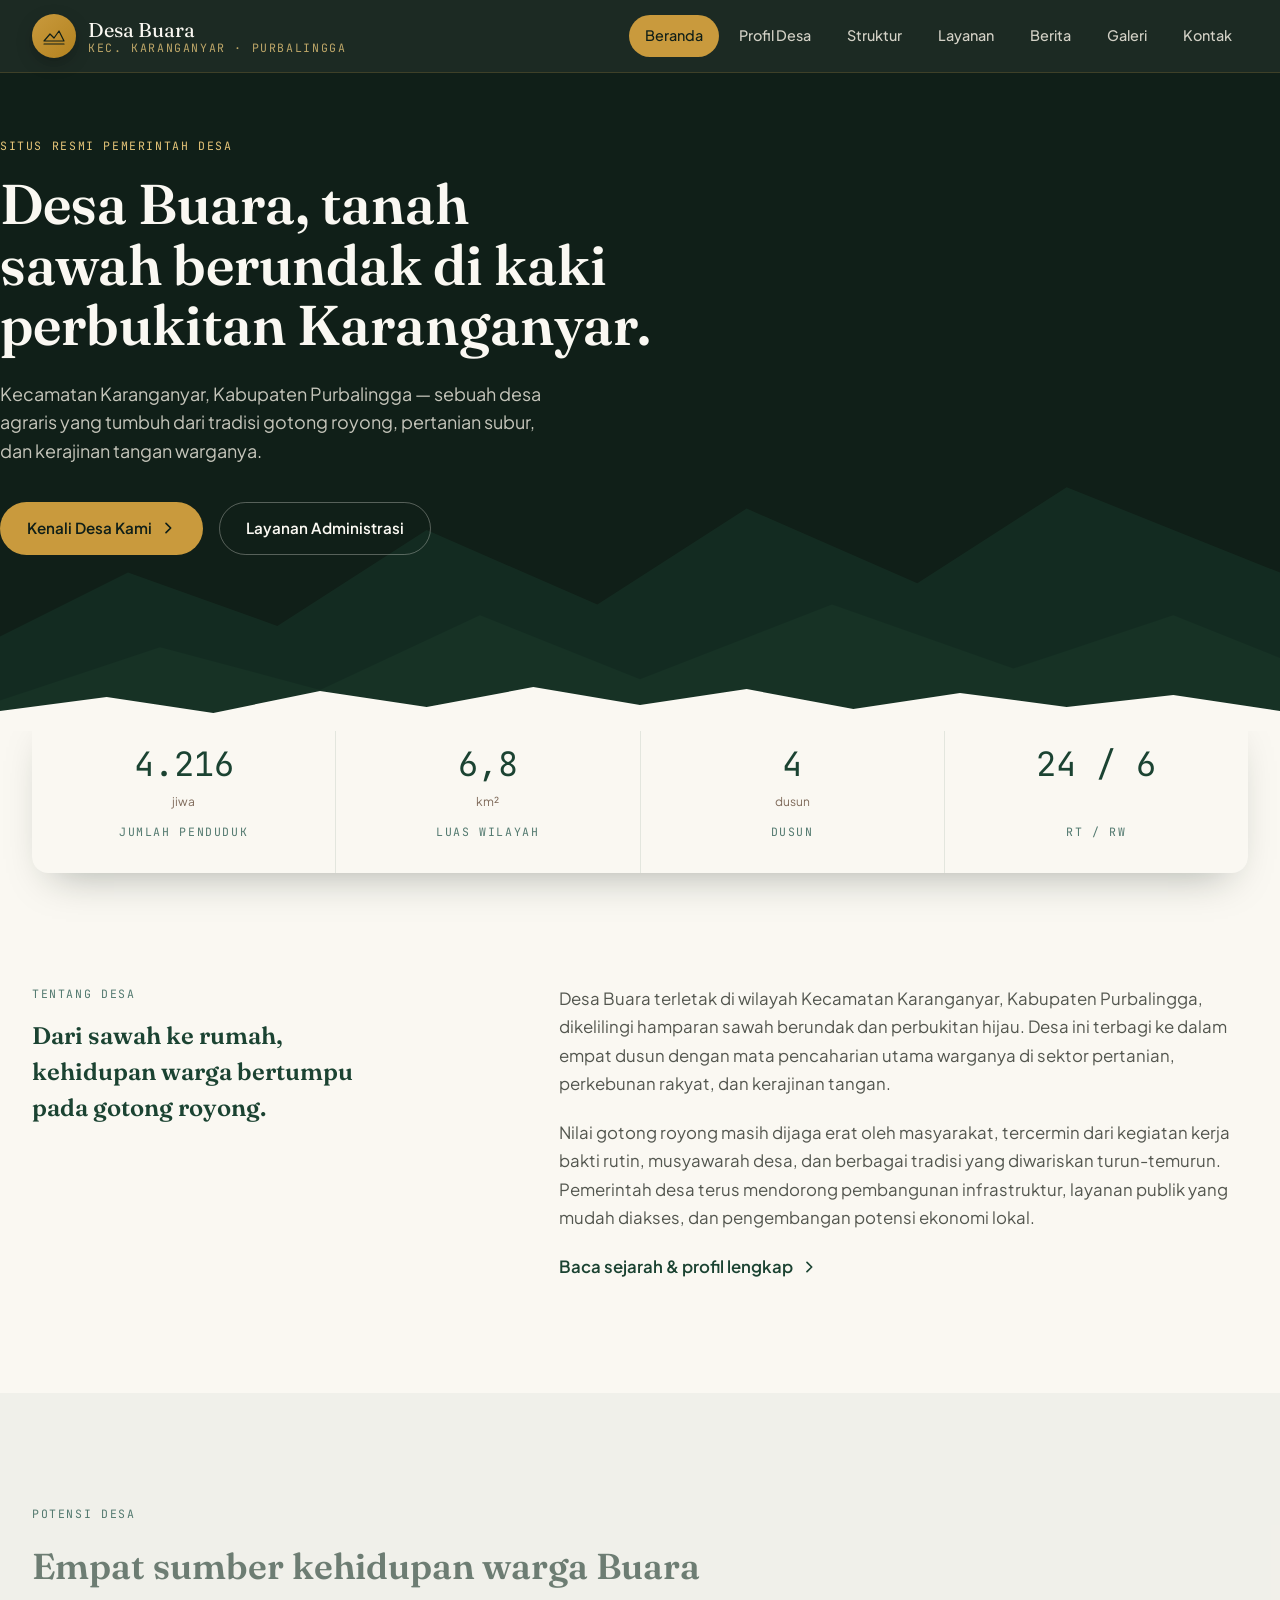
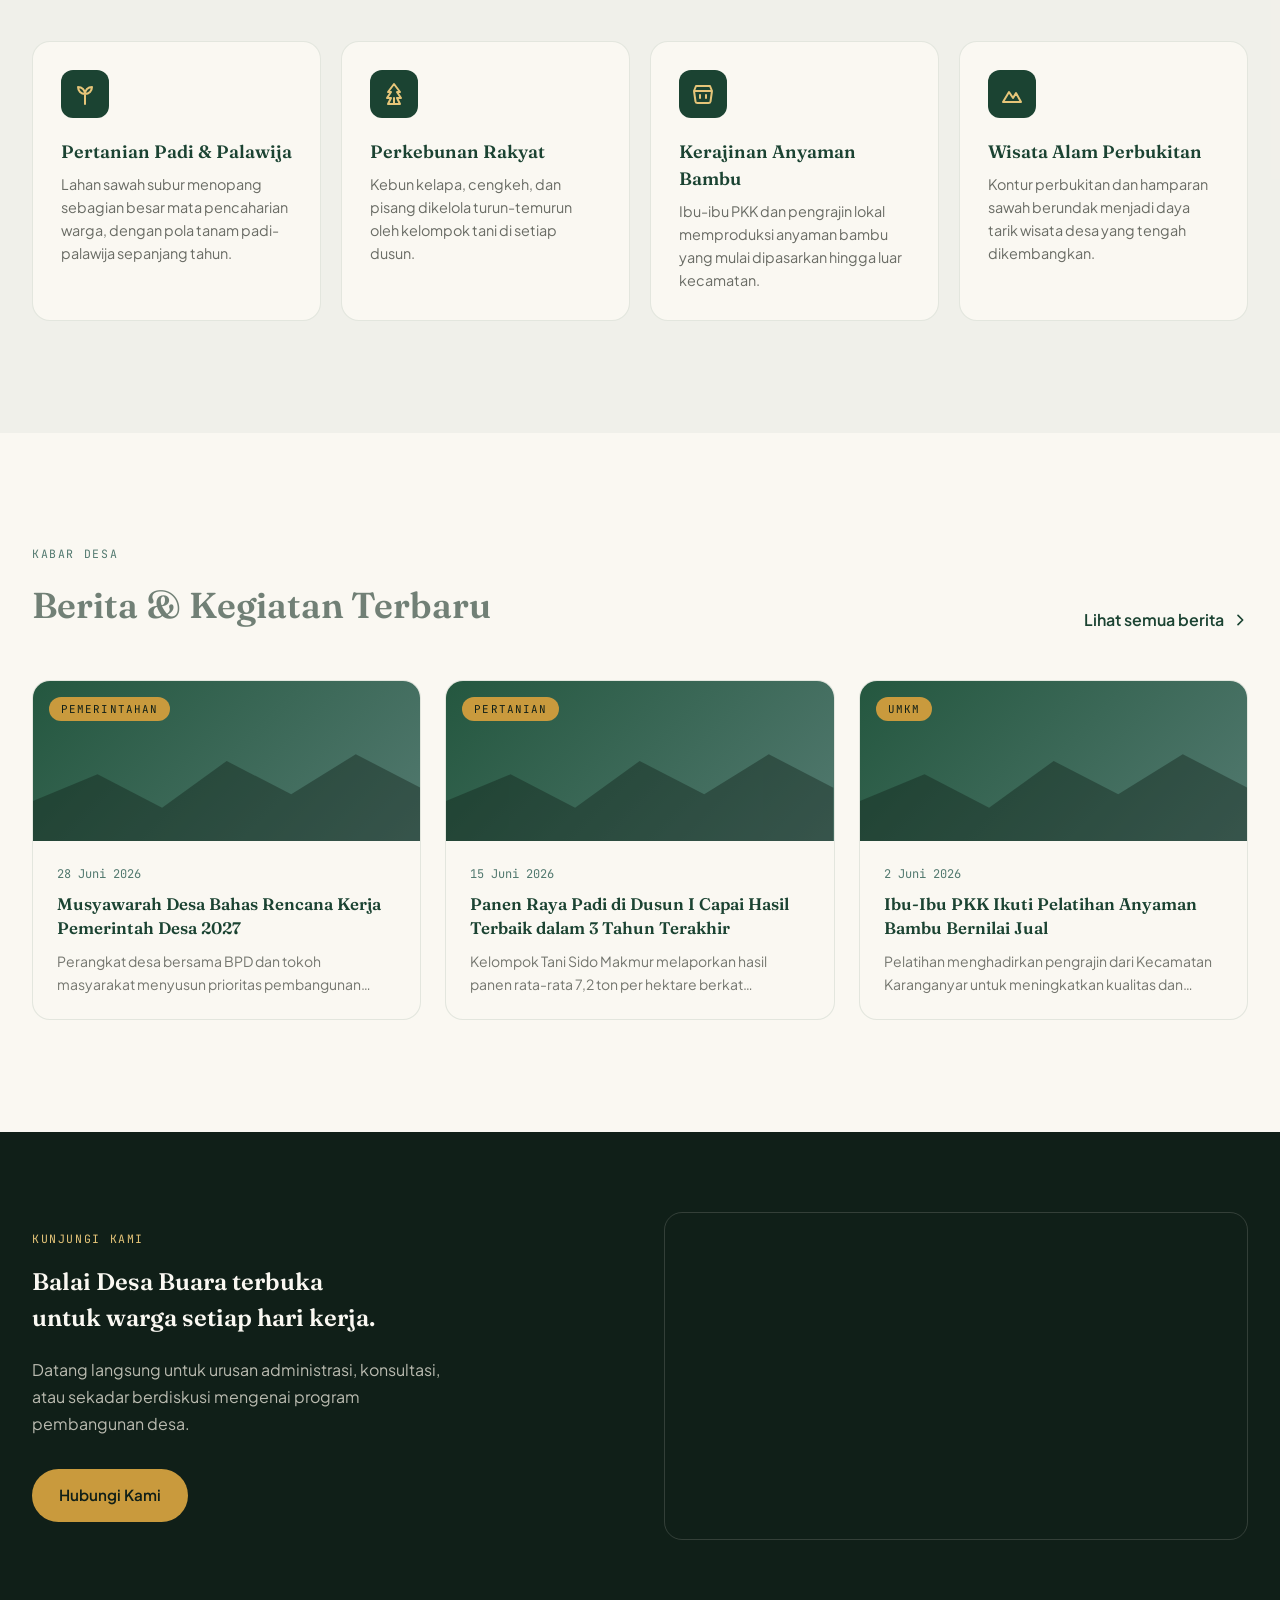
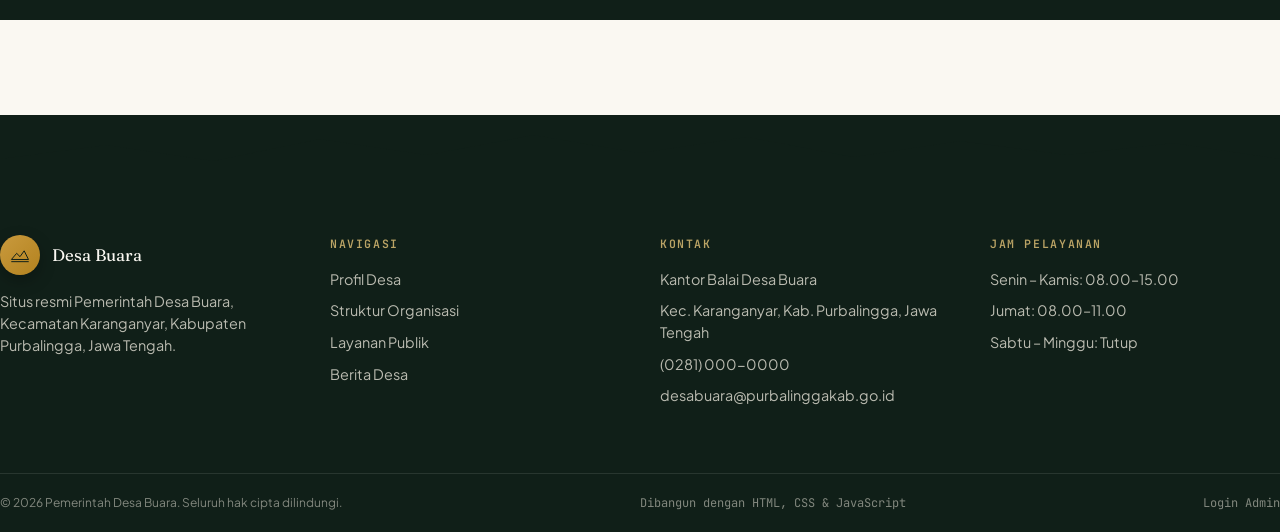
==== index.html @ 1c1c7c27 "coba" ====
<!DOCTYPE html>
<html lang="id">
<head>
<meta charset="UTF-8">
<meta http-equiv="refresh" content="0; url=beranda/index.html">
<title>Desa Buara</title>
<link rel="canonical" href="beranda/index.html">
</head>
<body>
    <p>Mengarahkan ke <a href="beranda/index.html">beranda/index.html</a>&hellip;</p>
    <script>window.location.replace("beranda/index.html");</script>
</body>
</html>
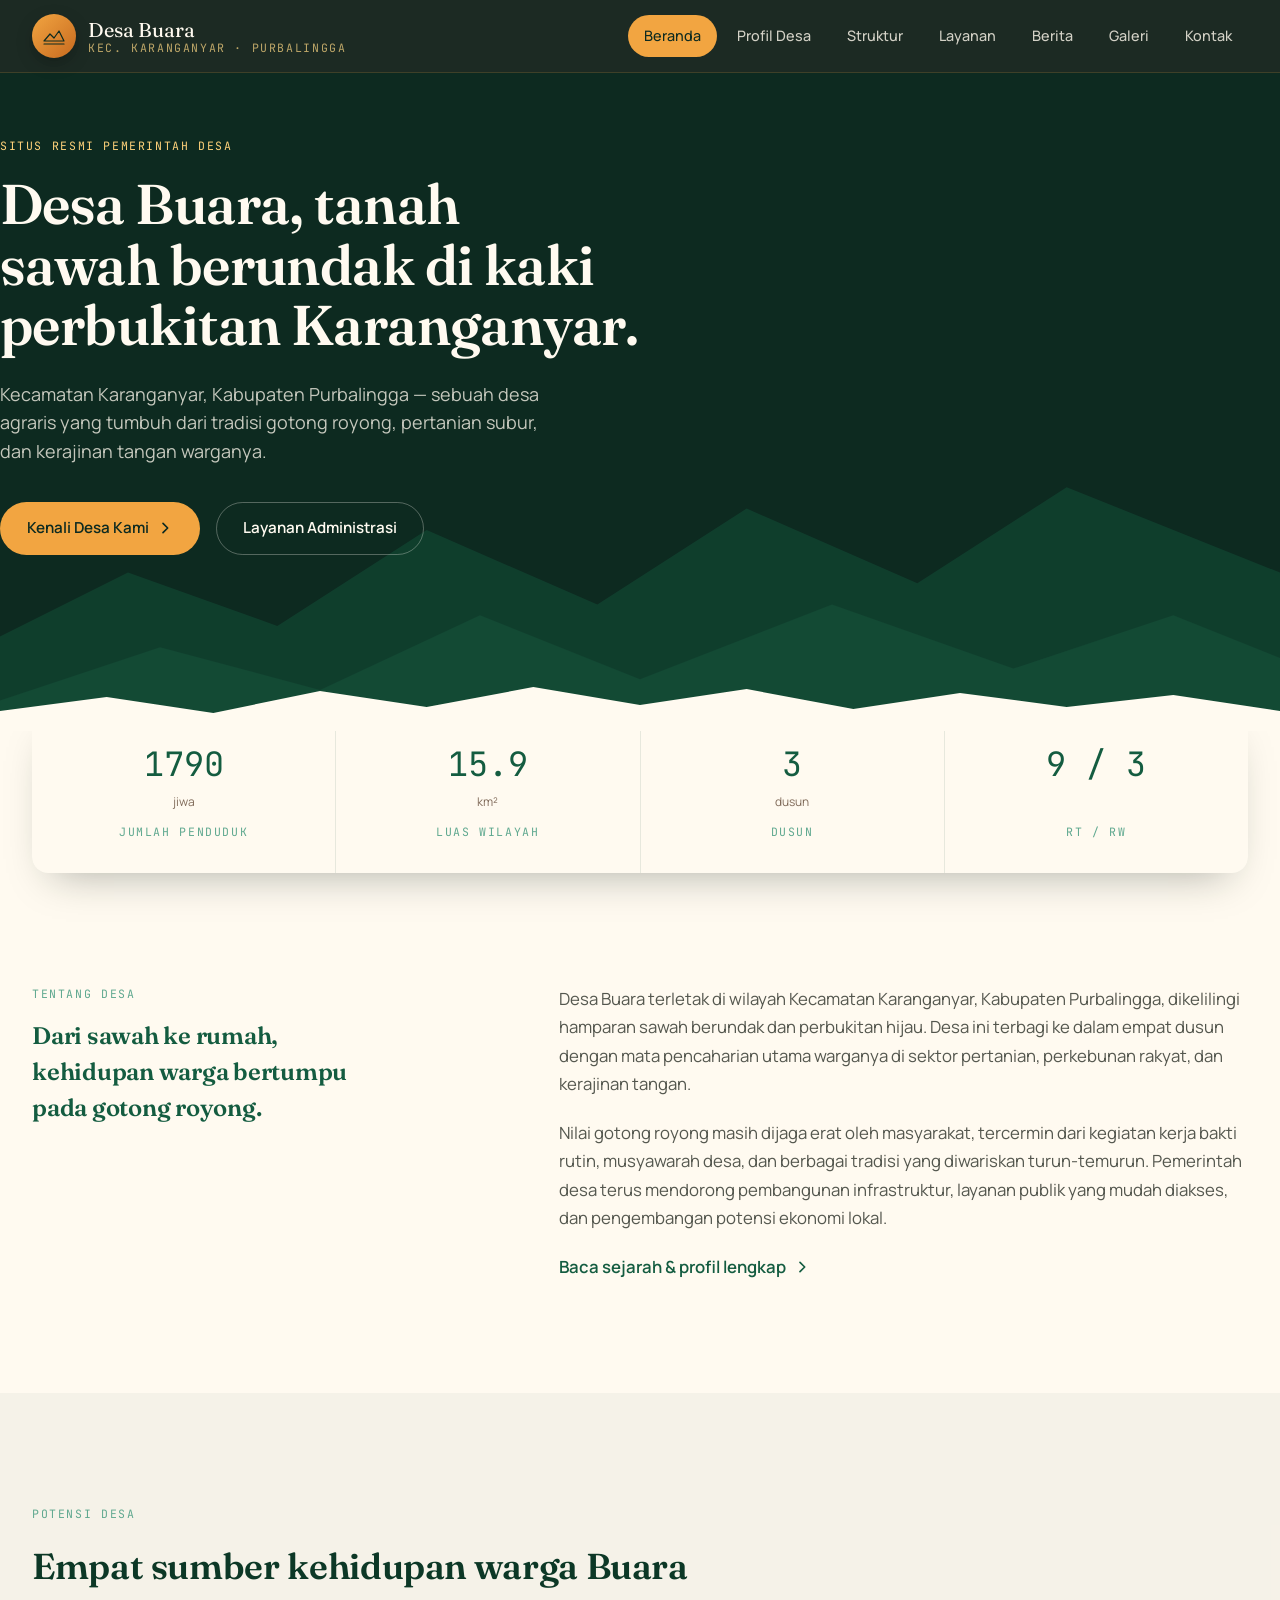
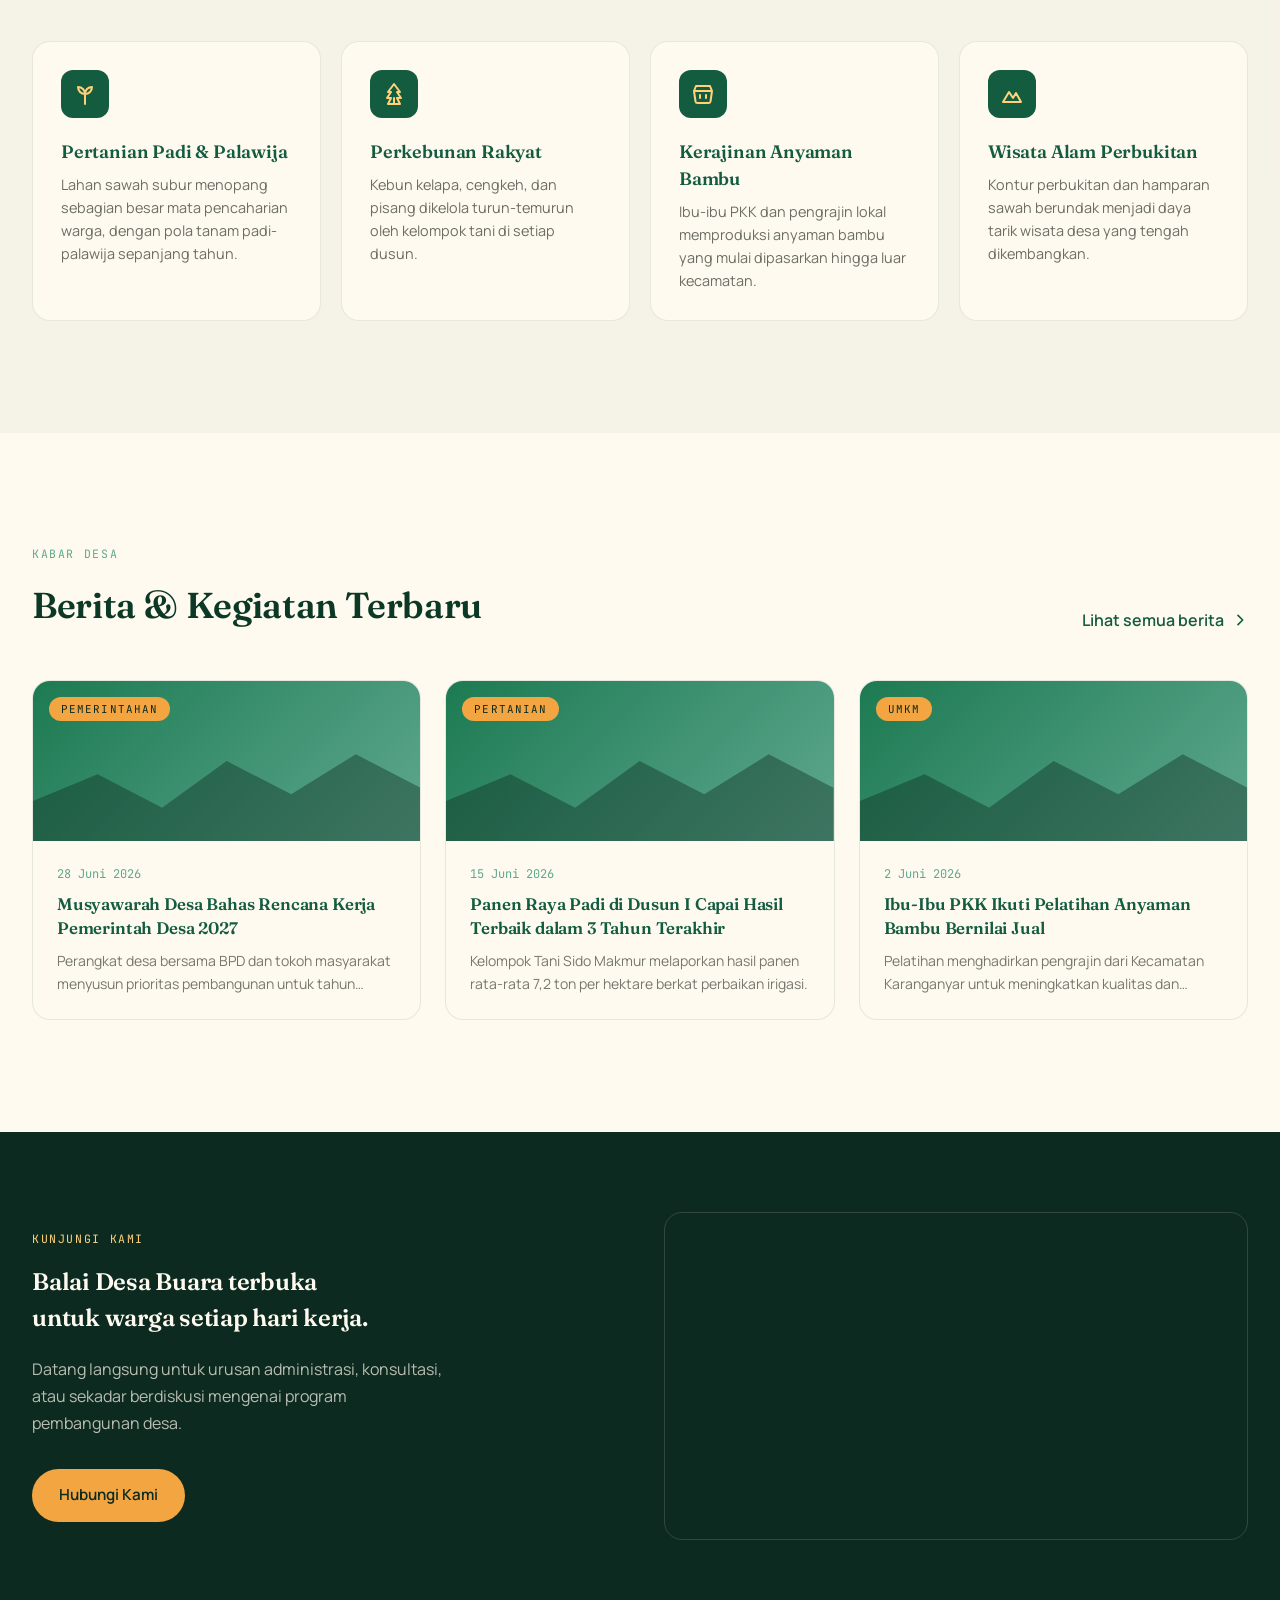
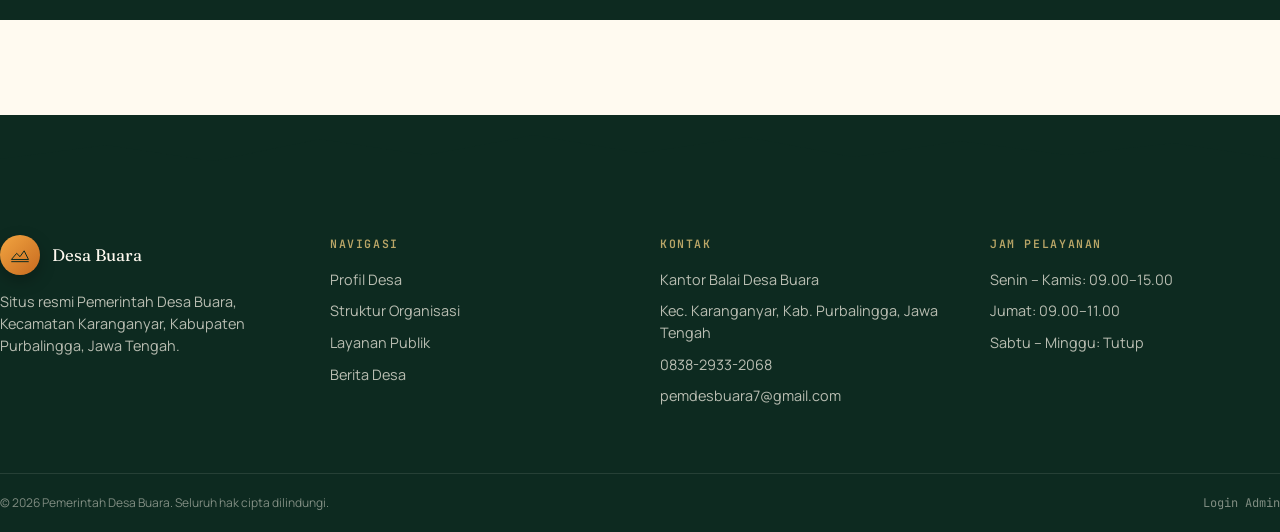
==== commit e3f7b782: "meta" ====
--- a/index.html
+++ b/index.html
@@ -3,6 +3,8 @@
 <head>
 <meta charset="UTF-8">
 <meta http-equiv="refresh" content="0; url=beranda/index.html">
+    <meta name="google-site-verification" 
+        content="qdBEDpwGiuytHpLtdIIIbfw_RUhD9U5cAXP_QHeAtH4" />
 <title>Desa Buara</title>
 <link rel="canonical" href="beranda/index.html">
 </head>
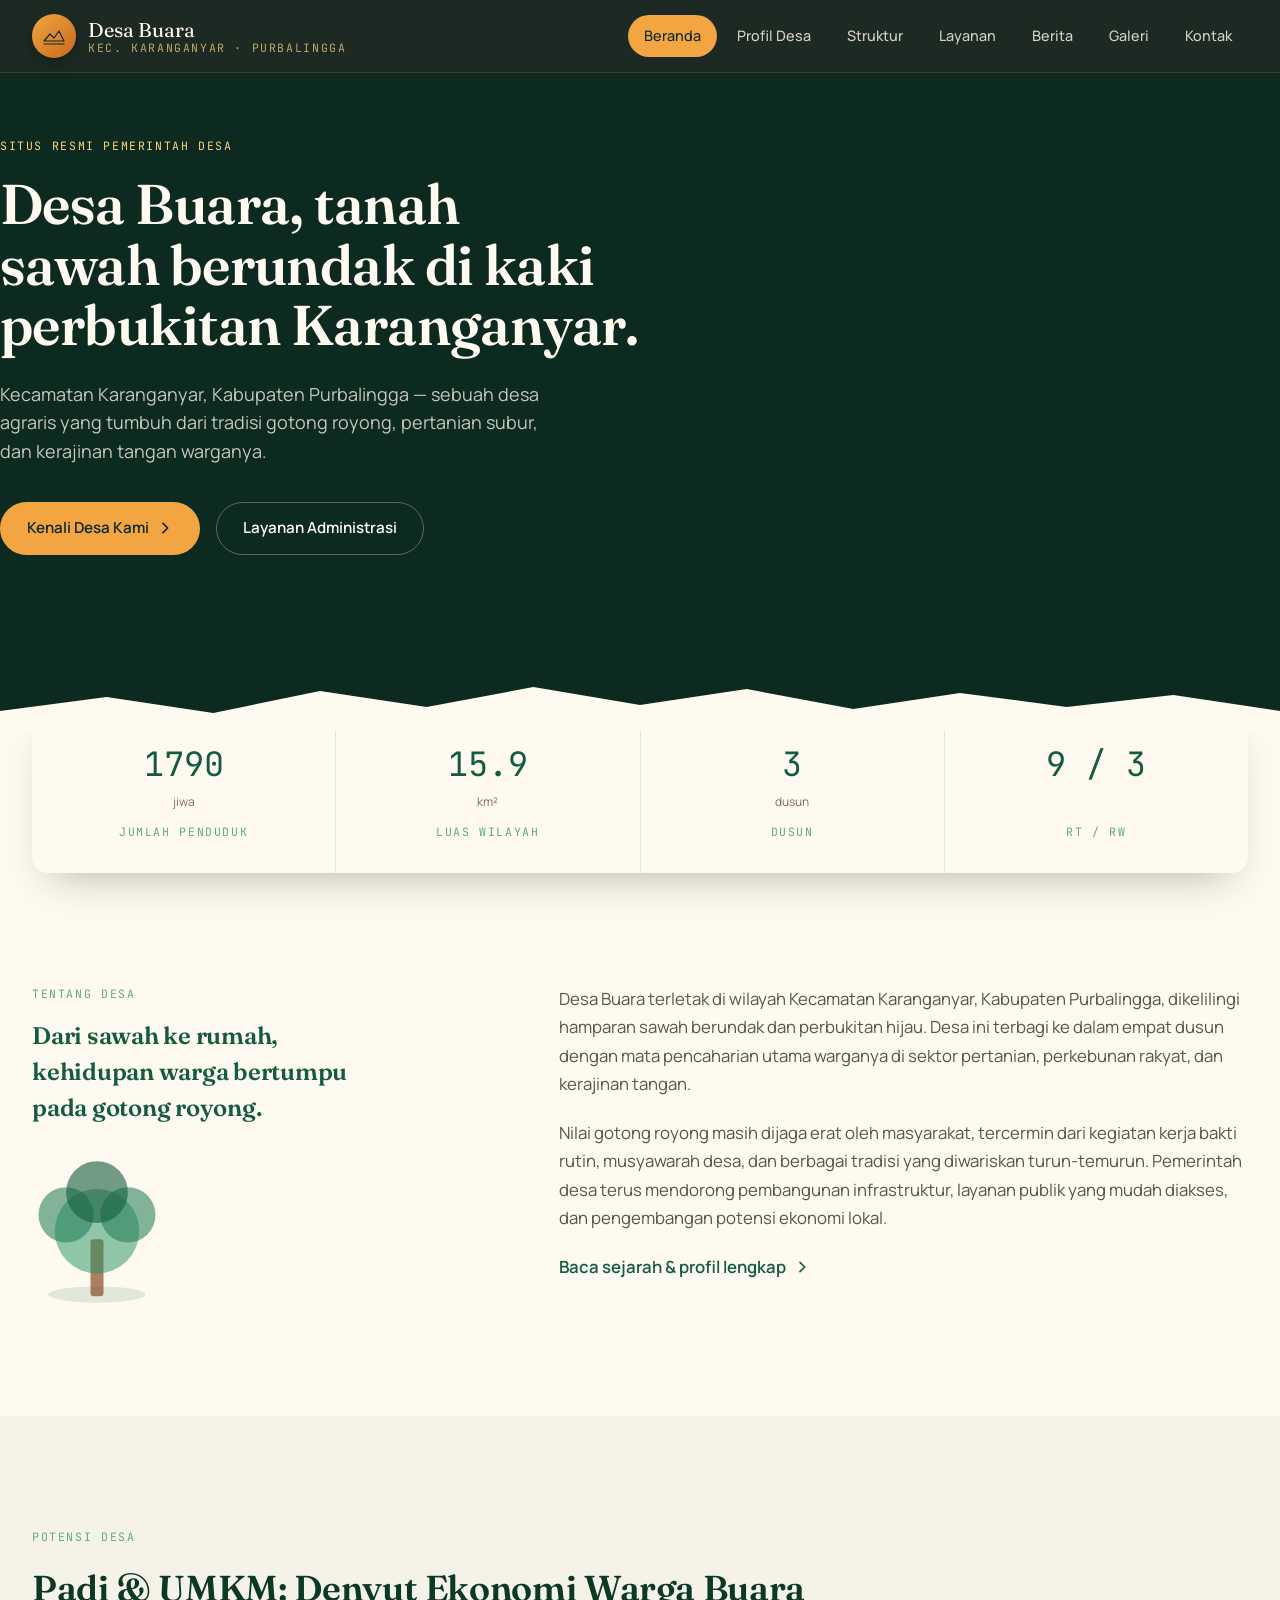
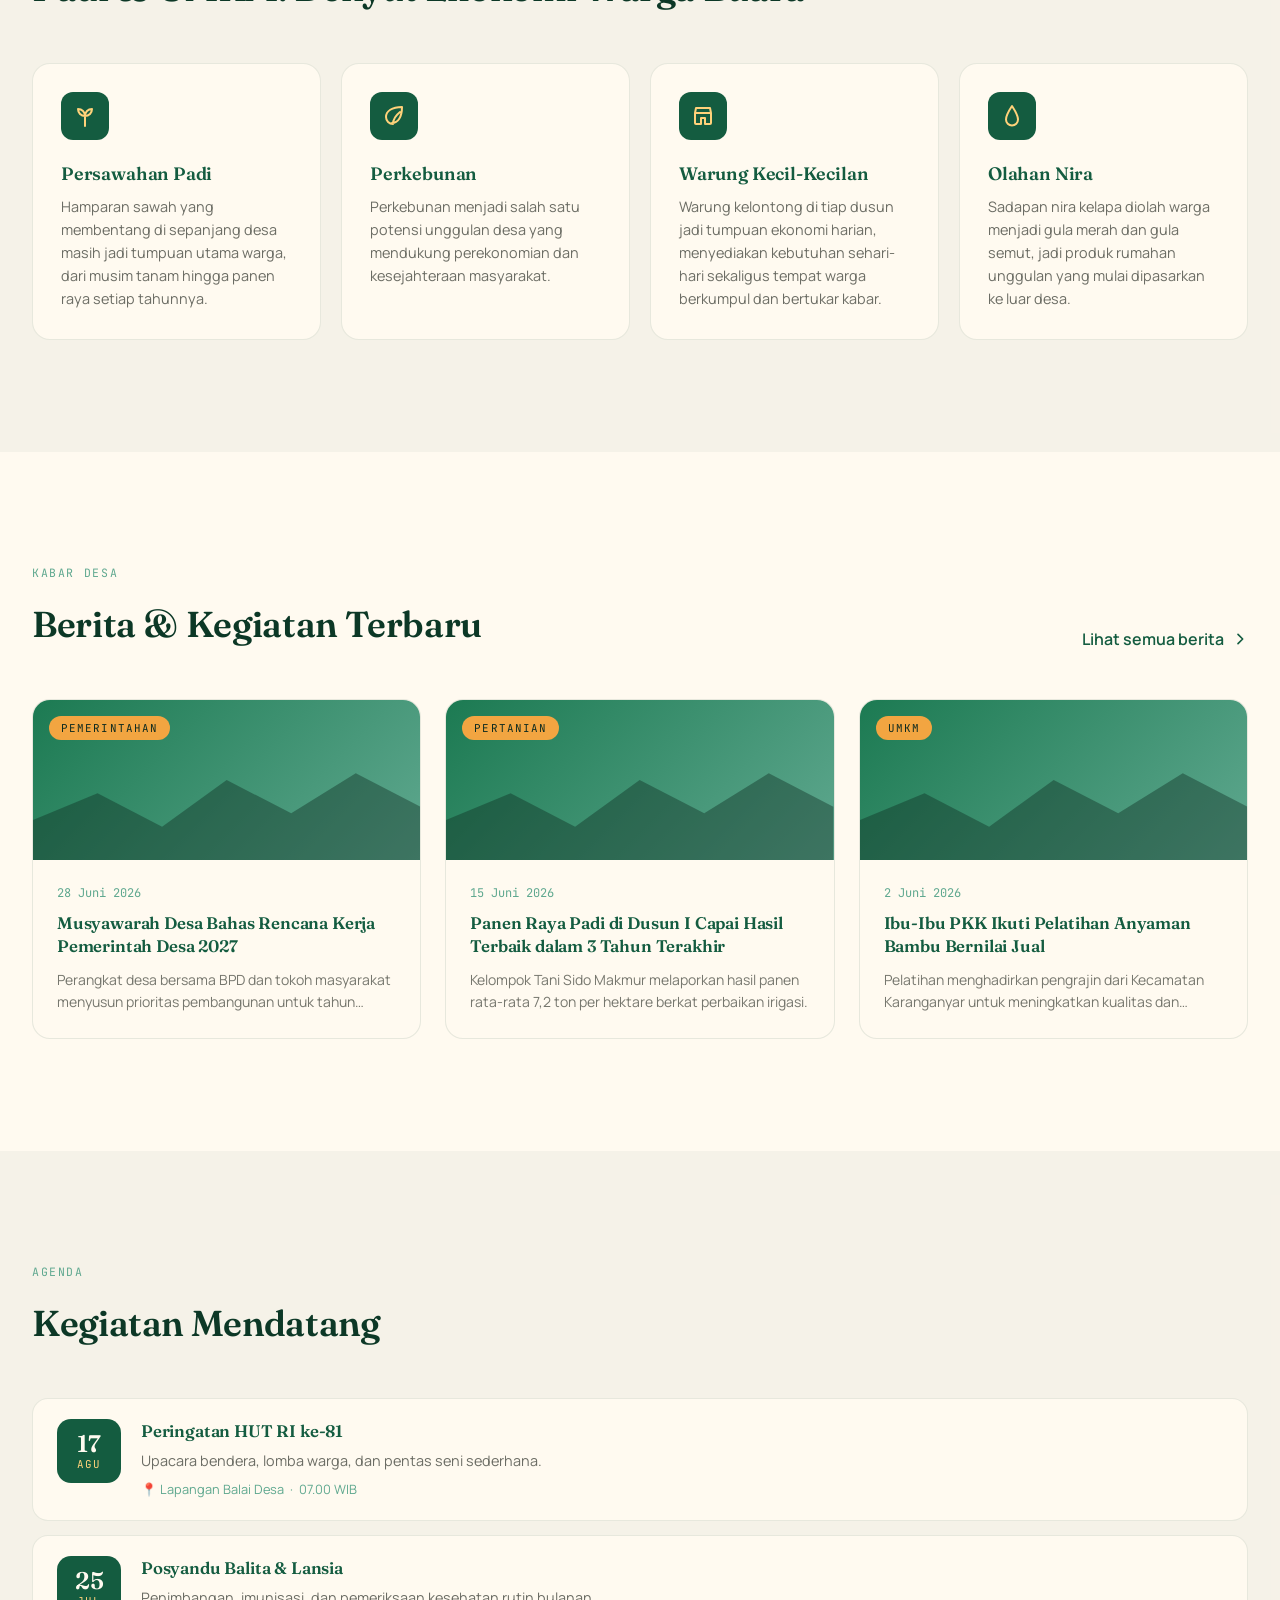
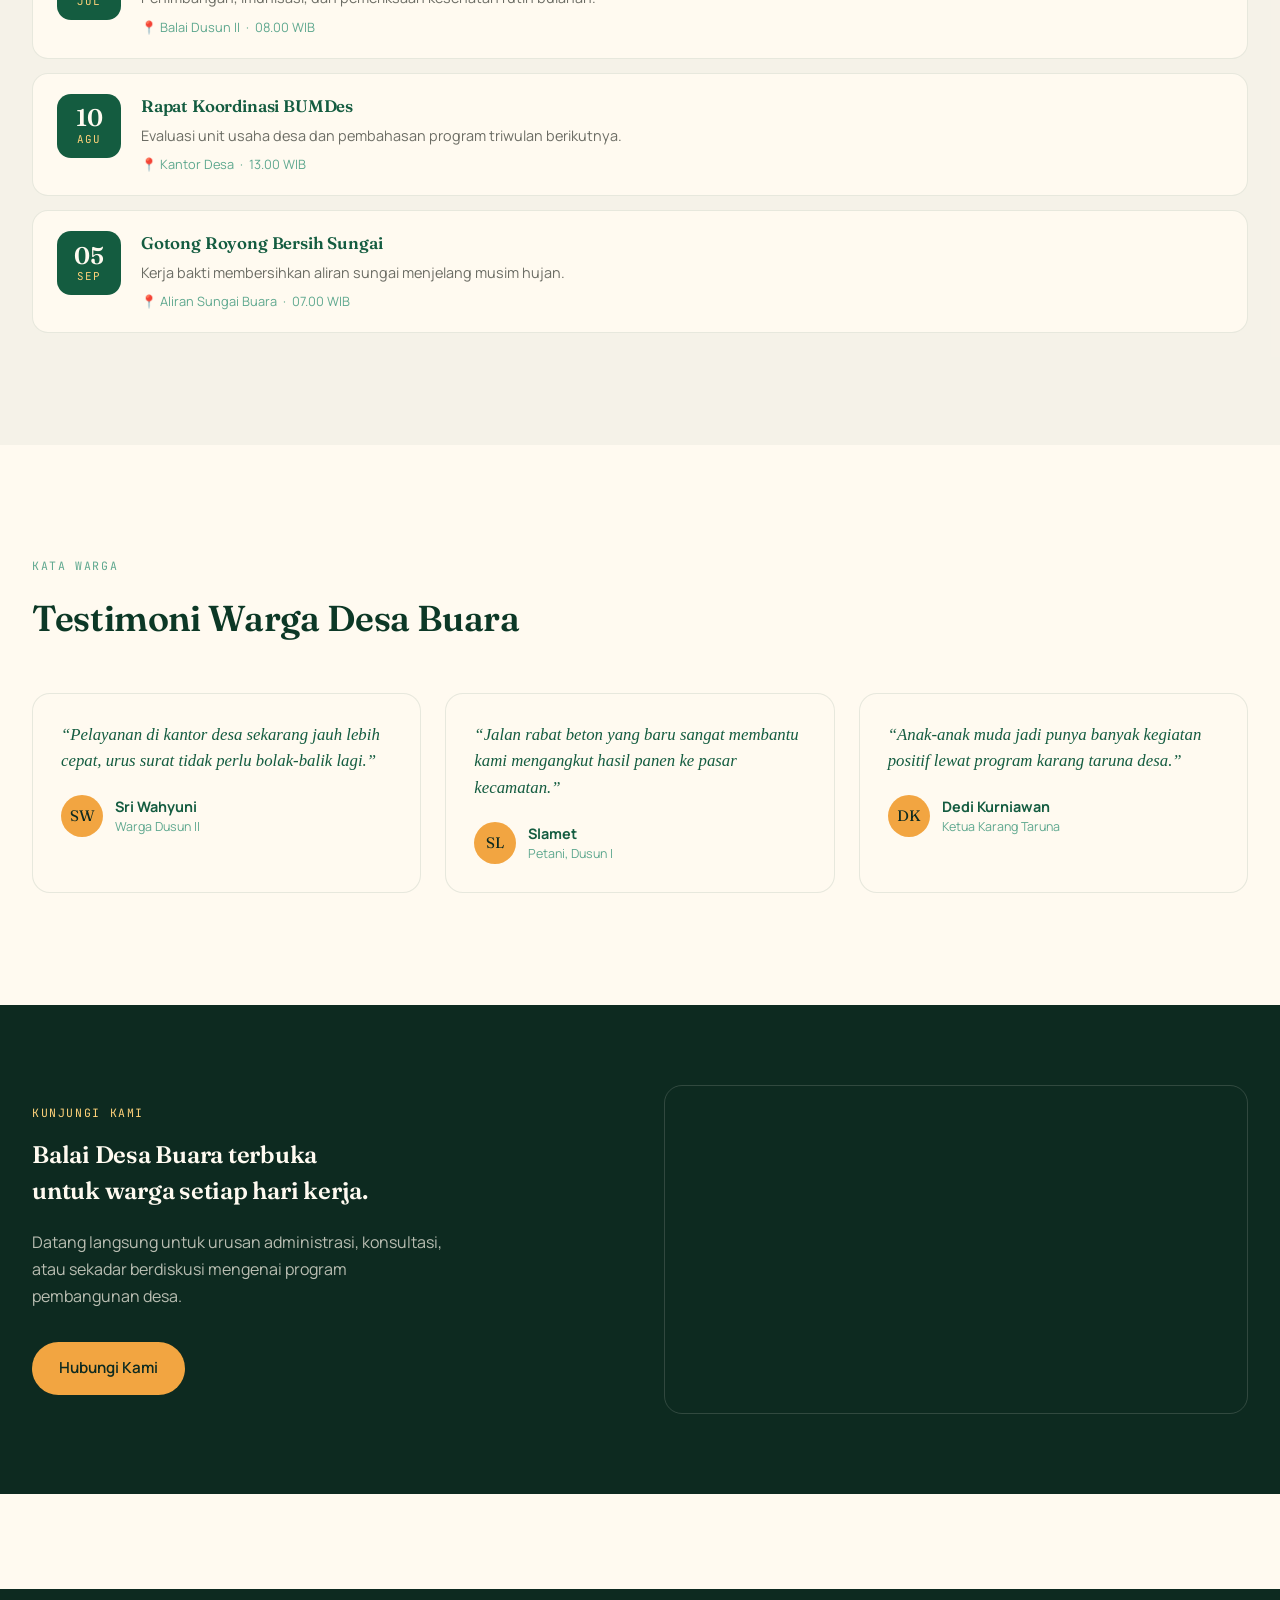
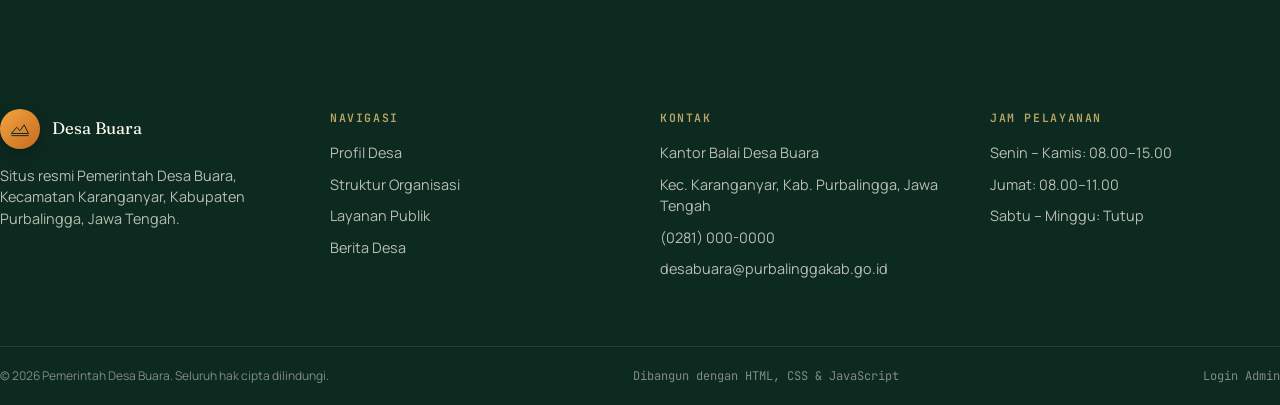
==== commit 86dbe389: "namee" ====
--- a/index.html
+++ b/index.html
@@ -6,6 +6,11 @@
     <meta name="google-site-verification" 
         content="qdBEDpwGiuytHpLtdIIIbfw_RUhD9U5cAXP_QHeAtH4" />
 <title>Desa Buara</title>
+<meta property="og:title" content="Profil Desa Buara">
+<meta property="og:description" content="Website Resmi Profil Desa Buara">
+<meta property="og:site_name" content="Profil Desa Buara">
+<meta property="og:type" content="website">
+<meta property="og:url" content="https://profil-buara.vercel.app">
 <link rel="canonical" href="beranda/index.html">
 </head>
 <body>
